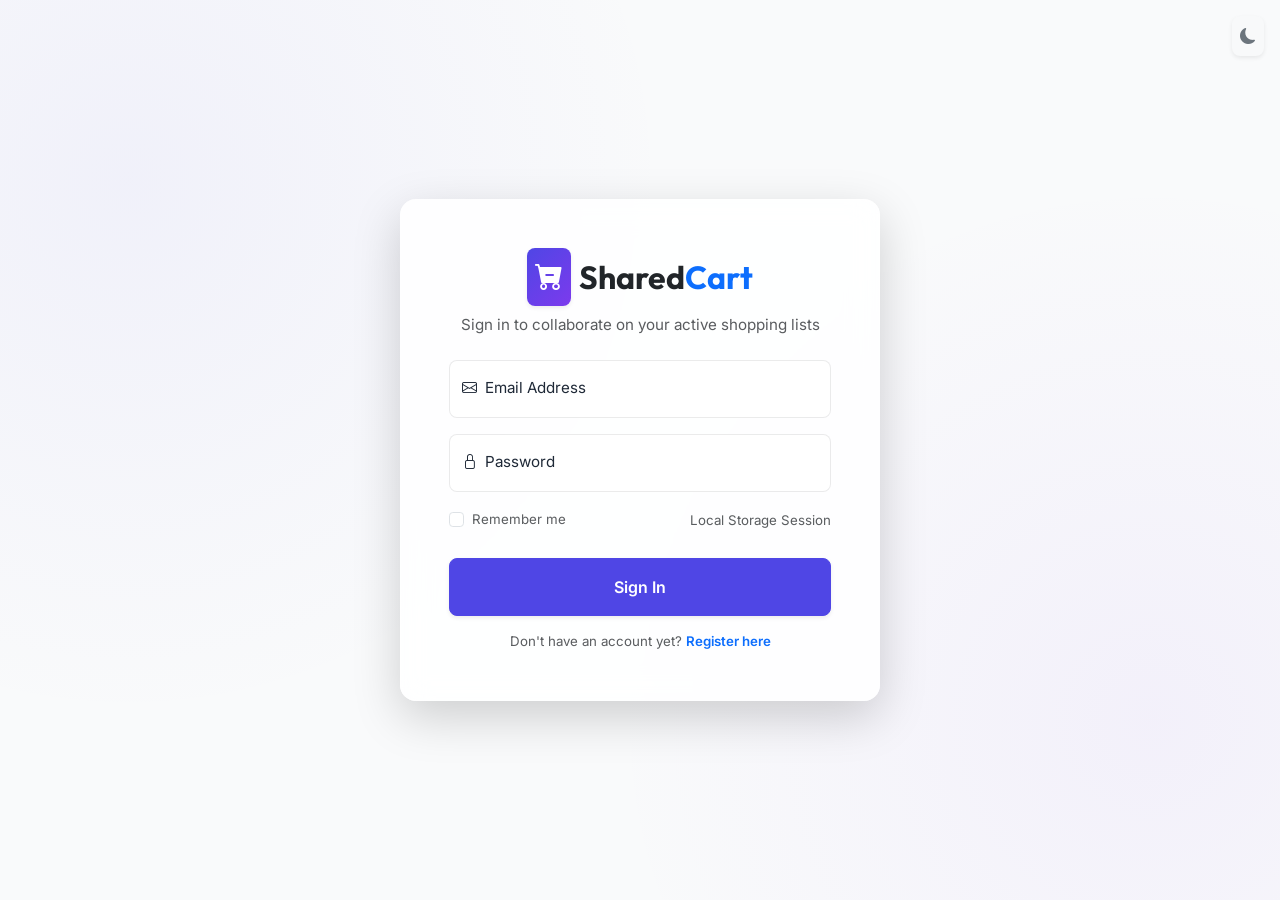
==== dashboard.html @ 913902ff "Initial CartShare project" ====
<!DOCTYPE html>
<html lang="en">
<head>
  <meta charset="UTF-8">
  <meta name="viewport" content="width=device-width, initial-scale=1.0">
  <title>Dashboard - SharedCart</title>
  <!-- Google Fonts -->
  <link rel="preconnect" href="https://fonts.googleapis.com">
  <link rel="preconnect" href="https://fonts.gstatic.com" crossorigin>
  <link href="https://fonts.googleapis.com/css2?family=Inter:wght@300;400;500;600;700&family=Outfit:wght@400;500;600;700&display=swap" rel="stylesheet">
  <!-- Bootstrap 5 -->
  <link href="https://cdn.jsdelivr.net/npm/bootstrap@5.3.2/dist/css/bootstrap.min.css" rel="stylesheet">
  <!-- Bootstrap Icons -->
  <link rel="stylesheet" href="https://cdn.jsdelivr.net/npm/bootstrap-icons@1.11.1/font/bootstrap-icons.css">
  <!-- Custom CSS -->
  <link rel="stylesheet" href="css/style.css">
  <link rel="stylesheet" href="css/dashboard.css">
  <script>
    if (localStorage.getItem('sharedcart_theme') === 'dark') {
      document.documentElement.classList.add('dark-mode');
    }
  </script>
</head>
<body class="bg-light-section">
  <!-- Session Validation script (runs before body rendering to prevent flash of content) -->
  <script src="js/storage.js"></script>
  <script>
    const user = window.SharedCartStorage.getCurrentUser();
    if (!user) {
      window.location.href = 'login.html';
    }
  </script>

  <!-- Sticky Navbar -->
  <nav class="navbar navbar-expand-lg navbar-light bg-white sticky-top border-bottom border-light shadow-xs">
    <div class="container">
      <a class="navbar-brand d-flex align-items-center gap-2" href="index.html">
        <div class="logo-icon bg-gradient text-white p-2 rounded-3 d-flex align-items-center justify-content-center shadow-sm">
          <i class="bi bi-cart-dash-fill fs-4"></i>
        </div>
        <span class="logo-text font-outfit fs-3 fw-bold text-dark">Shared<span class="text-primary">Cart</span></span>
      </a>
      <div class="d-flex align-items-center gap-3 ms-auto">
        <button class="btn btn-light border-0 rounded-3 text-secondary p-2" id="darkModeToggle" aria-label="Toggle Dark Mode">
          <i class="bi bi-moon-fill"></i>
        </button>
        <div class="dropdown">
          <button class="btn btn-outline-light text-dark border-0 dropdown-toggle d-flex align-items-center gap-2" type="button" id="profileDropdown" data-bs-toggle="dropdown" aria-expanded="false">
            <div class="avatar bg-primary bg-opacity-10 text-primary rounded-circle d-flex align-items-center justify-content-center fw-bold" style="width: 38px; height: 38px;" id="avatarInitial">
              U
            </div>
            <span class="d-none d-sm-inline fw-semibold text-secondary" id="userNameLabel">User Profile</span>
          </button>
          <ul class="dropdown-menu dropdown-menu-end border-0 shadow-sm mt-2 p-2" aria-labelledby="profileDropdown">
            <li><h6 class="dropdown-header text-muted" id="userEmailLabel">user@example.com</h6></li>
            <li><hr class="dropdown-divider"></li>
            <li><button class="dropdown-item text-danger d-flex align-items-center gap-2" id="logoutButton"><i class="bi bi-box-arrow-right"></i> Logout</button></li>
          </ul>
        </div>
      </div>
    </div>
  </nav>

  <!-- Main Container -->
  <main class="container py-5">
    <!-- Header Summary Card -->
    <section class="row mb-5">
      <div class="col-lg-8 text-start mb-3 mb-lg-0">
        <h1 class="fw-bold font-outfit text-dark" id="welcomeHeading">Welcome back!</h1>
        <p class="text-muted">Create a new collaborative shopping room or paste a room code to join your group's active cart.</p>
      </div>
      <div class="col-lg-4 text-lg-end text-start">
        <div class="card border-0 shadow-sm rounded-4 p-3 d-inline-flex bg-white flex-row align-items-center gap-3 border-start border-primary border-5 text-start">
          <div class="bg-primary bg-opacity-10 text-primary p-3 rounded-3">
            <i class="bi bi-door-open fs-3"></i>
          </div>
          <div>
            <h6 class="text-muted mb-0 small">Active Rooms</h6>
            <h4 class="fw-bold text-dark mb-0" id="totalRoomsCount">0</h4>
          </div>
        </div>
      </div>
    </section>

    <!-- Create and Join Actions -->
    <section class="row g-4 mb-5">
      <!-- Create Room -->
      <div class="col-md-6">
        <div class="card border-0 shadow-sm rounded-4 p-4 p-md-5 h-100 bg-white border-top border-primary border-4">
          <h3 class="fw-bold font-outfit mb-3"><i class="bi bi-plus-circle-fill text-primary me-2"></i>Create a Room</h3>
          <p class="text-muted">Set up a shared shopping room and generate a code to invite friends or family members to join.</p>
          
          <form id="createRoomForm">
            <div id="createAlert" class="alert alert-danger d-none rounded-3 py-2 text-start small border-0 mb-3" role="alert"></div>
            <div class="input-group mb-4">
              <span class="input-group-text bg-light border-0"><i class="bi bi-tag text-muted"></i></span>
              <input type="text" class="form-control bg-light border-0 py-3" id="roomNameInput" placeholder="e.g. Roomies Grocery List" required>
            </div>
            <button type="submit" class="btn btn-primary w-100 py-3 rounded-3 fw-semibold shadow-sm btn-hover-effect">
              Create & Enter Room
            </button>
          </form>
        </div>
      </div>

      <!-- Join Room -->
      <div class="col-md-6">
        <div class="card border-0 shadow-sm rounded-4 p-4 p-md-5 h-100 bg-white border-top border-secondary border-4">
          <h3 class="fw-bold font-outfit mb-3"><i class="bi bi-box-arrow-in-right text-secondary me-2"></i>Join existing Room</h3>
          <p class="text-muted">Have a room code? Enter it below to join the shared cart and start picking products together.</p>
          
          <form id="joinRoomForm">
            <div id="joinAlert" class="alert alert-danger d-none rounded-3 py-2 text-start small border-0 mb-3" role="alert"></div>
            <div class="input-group mb-4">
              <span class="input-group-text bg-light border-0"><i class="bi bi-key text-muted"></i></span>
              <input type="text" class="form-control bg-light border-0 py-3 text-uppercase font-monospace" id="roomCodeInput" placeholder="e.g. GROCERY-2931" required>
            </div>
            <button type="submit" class="btn btn-secondary w-100 py-3 rounded-3 fw-semibold shadow-sm btn-hover-effect">
              Join & Enter Room
            </button>
          </form>
        </div>
      </div>
    </section>

    <!-- My Rooms List -->
    <section>
      <div class="d-flex justify-content-between align-items-center mb-4">
        <h3 class="fw-bold font-outfit text-dark mb-0">My Shopping Rooms</h3>
        <span class="badge bg-light text-dark border rounded-pill px-3 py-2" id="roomSummaryBadge">0 Rooms Joined</span>
      </div>

      <!-- Rooms Grid -->
      <div class="row g-4" id="roomsListGrid">
        <!-- Room Cards will be rendered dynamically -->
        <div class="col-12 text-center py-5" id="emptyRoomsState">
          <div class="text-muted mb-3">
            <i class="bi bi-cart-x-fill display-1 text-light"></i>
          </div>
          <h5 class="fw-bold text-muted">No rooms joined yet</h5>
          <p class="text-muted col-md-6 mx-auto">Create a room or ask your group for their room code to start building your cart collaboratively.</p>
        </div>
      </div>
    </section>
  </main>

  <!-- Scripts -->
  <!-- Bootstrap JS Bundle -->
  <script src="https://cdn.jsdelivr.net/npm/bootstrap@5.3.2/dist/js/bootstrap.bundle.min.js"></script>
  <script src="js/storage.js"></script>
  <script src="js/room.js"></script>
</body>
</html>
---- css/style.css ----
/**
 * Main Global Stylesheet for SharedCart
 */

:root {
  --primary: #4F46E5;
  --primary-hover: #4338CA;
  --secondary: #7C3AED;
  --secondary-hover: #6D28D9;
  --success: #10B981;
  --warning: #F59E0B;
  --danger: #EF4444;
  --dark: #1F2937;
  --light-bg: #F9FAFB;
  --border-light: #F3F4F6;
  --font-outfit: 'Outfit', sans-serif;
  --font-inter: 'Inter', sans-serif;
  --transition: all 0.3s cubic-bezier(0.4, 0, 0.2, 1);
  --shadow-sm: 0 1px 3px rgba(0, 0, 0, 0.05), 0 1px 2px rgba(0, 0, 0, 0.02);
  --shadow-md: 0 4px 6px -1px rgba(0, 0, 0, 0.05), 0 2px 4px -1px rgba(0, 0, 0, 0.03);
  --shadow-lg: 0 20px 25px -5px rgba(0, 0, 0, 0.05), 0 10px 10px -5px rgba(0, 0, 0, 0.02);
}

/* Base resets & styles */
body {
  font-family: var(--font-inter);
  background-color: var(--light-bg);
  color: var(--dark);
  font-size: 0.95rem;
  overflow-x: hidden;
  -webkit-font-smoothing: antialiased;
}

h1, h2, h3, h4, h5, h6, .font-outfit {
  font-family: var(--font-outfit);
}

/* Custom Gradients */
.bg-gradient {
  background: linear-gradient(135deg, var(--primary) 0%, var(--secondary) 100%) !important;
}

/* Custom Buttons */
.btn-primary {
  background-color: var(--primary);
  border-color: var(--primary);
  transition: var(--transition);
}
.btn-primary:hover, .btn-primary:focus {
  background-color: var(--primary-hover);
  border-color: var(--primary-hover);
}

.btn-secondary {
  background-color: var(--secondary);
  border-color: var(--secondary);
  transition: var(--transition);
}
.btn-secondary:hover, .btn-secondary:focus {
  background-color: var(--secondary-hover);
  border-color: var(--secondary-hover);
}

/* Glassmorphism Styles */
.hero-glass-card {
  background: rgba(255, 255, 255, 0.75);
  backdrop-filter: blur(12px);
  -webkit-backdrop-filter: blur(12px);
  border: 1px solid rgba(255, 255, 255, 0.4);
  box-shadow: var(--shadow-lg);
}

/* Visual elements & animations */
.animate-fade-in {
  animation: fadeIn 0.4s ease-out forwards;
}

@keyframes fadeIn {
  from {
    opacity: 0;
    transform: translateY(8px);
  }
  to {
    opacity: 1;
    transform: translateY(0);
  }
}

.btn-hover-effect {
  position: relative;
  transition: var(--transition);
}
.btn-hover-effect:hover {
  transform: translateY(-2px);
  box-shadow: 0 4px 12px rgba(79, 70, 229, 0.25) !important;
}
.btn-hover-effect:active {
  transform: translateY(0);
}

/* Floating Circles Animation in Hero */
.hero-image-container {
  z-index: 1;
}

.floating-circle {
  position: absolute;
  border-radius: 50%;
  z-index: -1;
  filter: blur(40px);
  opacity: 0.25;
  animation: floatCircle 8s infinite alternate ease-in-out;
}

.circle-1 {
  width: 150px;
  height: 150px;
  background-color: var(--primary);
  top: 10%;
  left: 5%;
}

.circle-2 {
  width: 180px;
  height: 180px;
  background-color: var(--secondary);
  bottom: 15%;
  right: 5%;
  animation-delay: 2s;
}

@keyframes floatCircle {
  0% {
    transform: translateY(0) scale(1);
  }
  100% {
    transform: translateY(-20px) scale(1.1);
  }
}

/* Text truncations */
.text-truncate-2 {
  display: -webkit-box;
  -webkit-line-clamp: 2;
  -webkit-box-orient: vertical;
  overflow: hidden;
}

.text-truncate-3 {
  display: -webkit-box;
  -webkit-line-clamp: 3;
  -webkit-box-orient: vertical;
  overflow: hidden;
}

/* Custom scrollbars */
::-webkit-scrollbar {
  width: 6px;
  height: 6px;
}
::-webkit-scrollbar-track {
  background: transparent;
}
::-webkit-scrollbar-thumb {
  background: #cbd5e1;
  border-radius: 3px;
}
::-webkit-scrollbar-thumb:hover {
  background: #94a3b8;
}

/* Navbar utilities */
.navbar-brand .logo-icon {
  width: 42px;
  height: 42px;
}

/* PRINTING RECEIPT STYLES */
@media print {
  body * {
    visibility: hidden !important;
  }
  
  #receiptPrintArea, #receiptPrintArea * {
    visibility: visible !important;
  }
  
  #receiptPrintArea {
    position: absolute !important;
    left: 0 !important;
    top: 0 !important;
    width: 100% !important;
    padding: 0 !important;
    background: white !important;
  }
  
  /* Hide the modal outlines, shadows, headers and borders in print */
  .modal, .modal-dialog, .modal-content, .modal-body {
    position: static !important;
    border: none !important;
    box-shadow: none !important;
    background: transparent !important;
    padding: 0 !important;
    max-height: none !important;
    overflow: visible !important;
  }
}

.border-dashed {
  border-bottom: 2px dashed #e5e7eb !important;
}

/* DARK MODE OVERRIDES */
body.dark-mode {
  --dark: #f8fafc;
  --light-bg: #0f172a;
  --border-light: #334155;
  background-color: #0f172a !important;
  color: #f8fafc !important;
}

body.dark-mode .card,
body.dark-mode .navbar,
body.dark-mode .modal-content,
body.dark-mode .dropdown-menu,
body.dark-mode .cart-sidebar {
  background-color: #1e293b !important;
  color: #f8fafc !important;
  border-color: #334155 !important;
}

body.dark-mode .text-dark {
  color: #f8fafc !important;
}

body.dark-mode .text-muted {
  color: #94a3b8 !important;
}

body.dark-mode .form-control,
body.dark-mode .form-select,
body.dark-mode .input-group-text {
  background-color: #1e293b !important;
  color: #f8fafc !important;
  border-color: #334155 !important;
}

body.dark-mode .form-control:focus,
body.dark-mode .form-select:focus {
  background-color: #0f172a !important;
  border-color: var(--primary) !important;
}

body.dark-mode .btn-light {
  background-color: #334155 !important;
  color: #f8fafc !important;
  border-color: #334155 !important;
}
body.dark-mode .btn-light:hover {
  background-color: #475569 !important;
}

body.dark-mode .btn-outline-light {
  color: #f8fafc !important;
  border-color: #334155 !important;
}
body.dark-mode .btn-outline-light:hover {
  background-color: #334155 !important;
}

body.dark-mode .dropdown-item {
  color: #f8fafc !important;
}
body.dark-mode .dropdown-item:hover {
  background-color: #334155 !important;
}

body.dark-mode .bg-light,
body.dark-mode .bg-light-section {
  background-color: #0f172a !important;
}

body.dark-mode .border-light,
body.dark-mode .border-light-subtle {
  border-color: #334155 !important;
}

body.dark-mode .table {
  color: #f8fafc !important;
}

body.dark-mode .timeline-item::after {
  background-color: #334155 !important;
}
---- css/dashboard.css ----
/**
 * Dashboard and Workspace Layout Styles for SharedCart
 */

/* Room Cards on Dashboard Portal */
.room-card {
  transition: var(--transition);
  border: 1px solid rgba(0, 0, 0, 0.03) !important;
}

.room-card:hover {
  transform: translateY(-4px);
  box-shadow: var(--shadow-lg) !important;
}

/* User Profile Avatar styles */
.avatar {
  background: var(--primary);
  color: #fff;
  font-family: var(--font-outfit);
}

/* Tab Navigation Pills overrides */
.custom-pills {
  border: 1px solid rgba(0, 0, 0, 0.05);
}
.custom-pills .nav-link {
  color: var(--dark);
  border: 0;
  transition: var(--transition);
}
.custom-pills .nav-link.active {
  background-color: var(--primary);
  color: #fff;
  box-shadow: var(--shadow-sm);
}

/* Product Catalog Cards */
.product-card {
  border: 1px solid rgba(0, 0, 0, 0.03) !important;
  transition: var(--transition);
}

.product-card:hover {
  transform: translateY(-5px);
  box-shadow: var(--shadow-lg) !important;
}

.product-card:hover .product-img-pic {
  transform: scale(1.06);
}

.product-img-pic {
  transition: transform 0.5s ease;
  object-fit: cover;
}

/* Fixed Sliding Cart Sidebar */
.cart-sidebar {
  position: fixed;
  top: 0;
  right: -380px;
  width: 380px;
  height: 100%;
  z-index: 1050;
  background-color: #fff;
  transition: right 0.35s cubic-bezier(0.4, 0, 0.2, 1);
  box-shadow: -10px 0 30px rgba(0, 0, 0, 0.06);
}

.cart-sidebar.open {
  right: 0;
}

/* Cart Overlay Backdrop */
.sidebar-backdrop {
  position: fixed;
  top: 0;
  left: 0;
  width: 100%;
  height: 100%;
  z-index: 1040;
  background: rgba(15, 23, 42, 0.25);
  backdrop-filter: blur(4px);
  -webkit-backdrop-filter: blur(4px);
  opacity: 0;
  pointer-events: none;
  transition: opacity 0.3s ease;
}

.sidebar-backdrop.show {
  opacity: 1;
  pointer-events: auto;
}

/* Cart Item Rows styles */
.cart-item-row {
  transition: var(--transition);
}
.cart-item-row:hover {
  background-color: var(--light-bg);
}

.btn-qty-minus, .btn-qty-plus {
  border-color: rgba(0, 0, 0, 0.1);
  color: var(--dark);
  font-weight: bold;
}
.btn-qty-minus:hover, .btn-qty-plus:hover {
  background-color: var(--primary);
  color: #fff;
  border-color: var(--primary);
}

/* Timeline Activity Connector lines */
.timeline-container {
  scrollbar-width: thin;
}

.timeline-item::after {
  content: '';
  position: absolute;
  left: -19px;
  top: 16px;
  bottom: -20px;
  width: 2px;
  background-color: #e5e7eb;
}

.timeline-item:last-child::after {
  display: none;
}

.timeline-marker {
  z-index: 2;
}

/* Toast animations tweak */
.toast {
  backdrop-filter: blur(10px);
  -webkit-backdrop-filter: blur(10px);
}
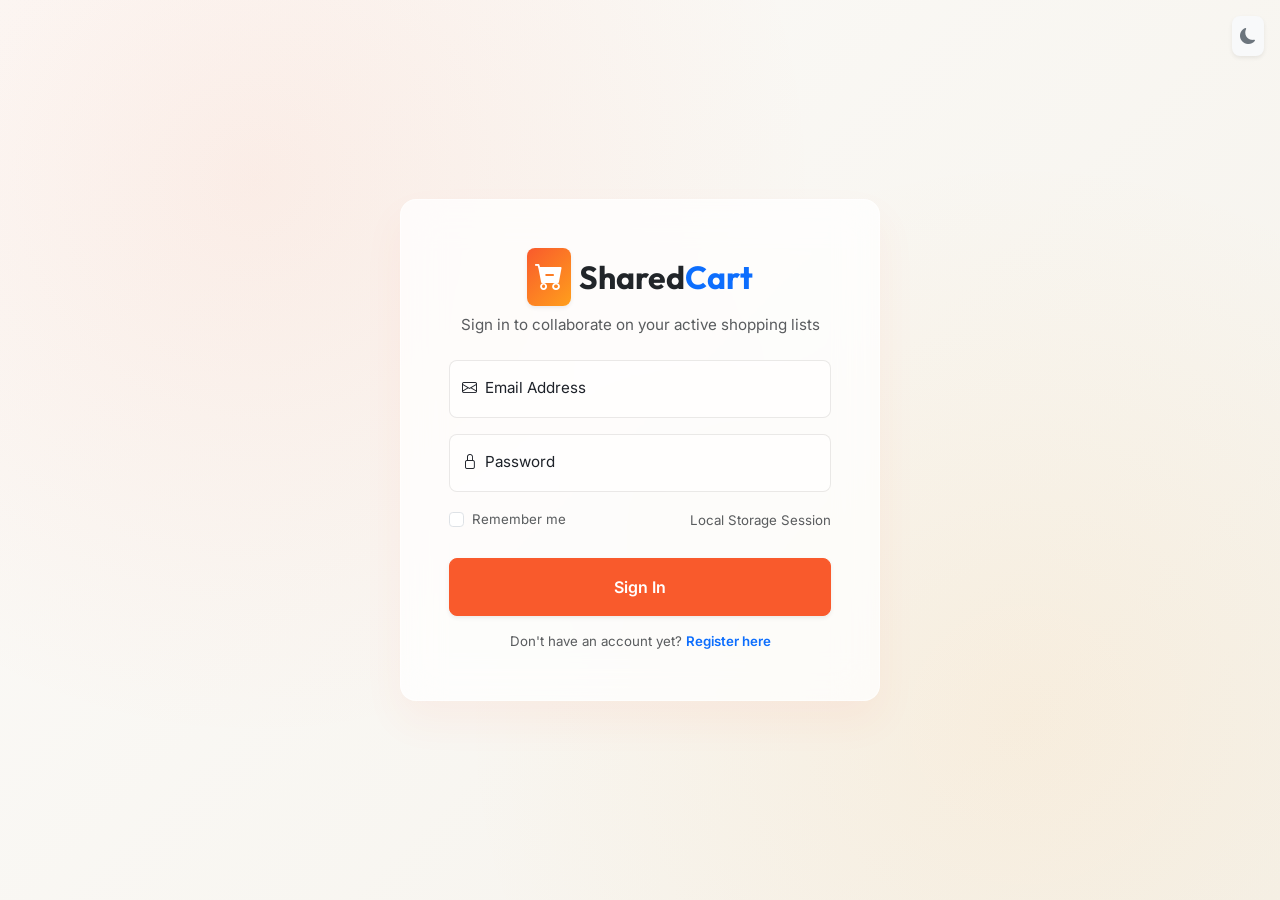
==== commit 4848210e: "removed the duplicate js" ====
--- a/dashboard.html
+++ b/dashboard.html
@@ -1,5 +1,6 @@
 <!DOCTYPE html>
 <html lang="en">
+
 <head>
   <meta charset="UTF-8">
   <meta name="viewport" content="width=device-width, initial-scale=1.0">
@@ -7,7 +8,9 @@
   <!-- Google Fonts -->
   <link rel="preconnect" href="https://fonts.googleapis.com">
   <link rel="preconnect" href="https://fonts.gstatic.com" crossorigin>
-  <link href="https://fonts.googleapis.com/css2?family=Inter:wght@300;400;500;600;700&family=Outfit:wght@400;500;600;700&display=swap" rel="stylesheet">
+  <link
+    href="https://fonts.googleapis.com/css2?family=Inter:wght@300;400;500;600;700&family=Outfit:wght@400;500;600;700&display=swap"
+    rel="stylesheet">
   <!-- Bootstrap 5 -->
   <link href="https://cdn.jsdelivr.net/npm/bootstrap@5.3.2/dist/css/bootstrap.min.css" rel="stylesheet">
   <!-- Bootstrap Icons -->
@@ -21,6 +24,7 @@
     }
   </script>
 </head>
+
 <body class="bg-light-section">
   <!-- Session Validation script (runs before body rendering to prevent flash of content) -->
   <script src="js/storage.js"></script>
@@ -35,26 +39,36 @@
   <nav class="navbar navbar-expand-lg navbar-light bg-white sticky-top border-bottom border-light shadow-xs">
     <div class="container">
       <a class="navbar-brand d-flex align-items-center gap-2" href="index.html">
-        <div class="logo-icon bg-gradient text-white p-2 rounded-3 d-flex align-items-center justify-content-center shadow-sm">
+        <div
+          class="logo-icon bg-gradient text-white p-2 rounded-3 d-flex align-items-center justify-content-center shadow-sm">
           <i class="bi bi-cart-dash-fill fs-4"></i>
         </div>
         <span class="logo-text font-outfit fs-3 fw-bold text-dark">Shared<span class="text-primary">Cart</span></span>
       </a>
       <div class="d-flex align-items-center gap-3 ms-auto">
-        <button class="btn btn-light border-0 rounded-3 text-secondary p-2" id="darkModeToggle" aria-label="Toggle Dark Mode">
+        <button class="btn btn-light border-0 rounded-3 text-secondary p-2" id="darkModeToggle"
+          aria-label="Toggle Dark Mode">
           <i class="bi bi-moon-fill"></i>
         </button>
         <div class="dropdown">
-          <button class="btn btn-outline-light text-dark border-0 dropdown-toggle d-flex align-items-center gap-2" type="button" id="profileDropdown" data-bs-toggle="dropdown" aria-expanded="false">
-            <div class="avatar bg-primary bg-opacity-10 text-primary rounded-circle d-flex align-items-center justify-content-center fw-bold" style="width: 38px; height: 38px;" id="avatarInitial">
+          <button class="btn btn-outline-light text-dark border-0 dropdown-toggle d-flex align-items-center gap-2"
+            type="button" id="profileDropdown" data-bs-toggle="dropdown" aria-expanded="false">
+            <div
+              class="avatar bg-primary bg-opacity-10 text-primary rounded-circle d-flex align-items-center justify-content-center fw-bold"
+              style="width: 38px; height: 38px;" id="avatarInitial">
               U
             </div>
             <span class="d-none d-sm-inline fw-semibold text-secondary" id="userNameLabel">User Profile</span>
           </button>
           <ul class="dropdown-menu dropdown-menu-end border-0 shadow-sm mt-2 p-2" aria-labelledby="profileDropdown">
-            <li><h6 class="dropdown-header text-muted" id="userEmailLabel">user@example.com</h6></li>
-            <li><hr class="dropdown-divider"></li>
-            <li><button class="dropdown-item text-danger d-flex align-items-center gap-2" id="logoutButton"><i class="bi bi-box-arrow-right"></i> Logout</button></li>
+            <li>
+              <h6 class="dropdown-header text-muted" id="userEmailLabel">user@example.com</h6>
+            </li>
+            <li>
+              <hr class="dropdown-divider">
+            </li>
+            <li><button class="dropdown-item text-danger d-flex align-items-center gap-2" id="logoutButton"><i
+                  class="bi bi-box-arrow-right"></i> Logout</button></li>
           </ul>
         </div>
       </div>
@@ -67,10 +81,12 @@
     <section class="row mb-5">
       <div class="col-lg-8 text-start mb-3 mb-lg-0">
         <h1 class="fw-bold font-outfit text-dark" id="welcomeHeading">Welcome back!</h1>
-        <p class="text-muted">Create a new collaborative shopping room or paste a room code to join your group's active cart.</p>
+        <p class="text-muted">Create a new collaborative shopping room or paste a room code to join your group's active
+          cart.</p>
       </div>
       <div class="col-lg-4 text-lg-end text-start">
-        <div class="card border-0 shadow-sm rounded-4 p-3 d-inline-flex bg-white flex-row align-items-center gap-3 border-start border-primary border-5 text-start">
+        <div
+          class="card border-0 shadow-sm rounded-4 p-3 d-inline-flex bg-white flex-row align-items-center gap-3 border-start border-primary border-5 text-start">
           <div class="bg-primary bg-opacity-10 text-primary p-3 rounded-3">
             <i class="bi bi-door-open fs-3"></i>
           </div>
@@ -87,14 +103,18 @@
       <!-- Create Room -->
       <div class="col-md-6">
         <div class="card border-0 shadow-sm rounded-4 p-4 p-md-5 h-100 bg-white border-top border-primary border-4">
-          <h3 class="fw-bold font-outfit mb-3"><i class="bi bi-plus-circle-fill text-primary me-2"></i>Create a Room</h3>
-          <p class="text-muted">Set up a shared shopping room and generate a code to invite friends or family members to join.</p>
-          
+          <h3 class="fw-bold font-outfit mb-3"><i class="bi bi-plus-circle-fill text-primary me-2"></i>Create a Room
+          </h3>
+          <p class="text-muted">Set up a shared shopping room and generate a code to invite friends or family members to
+            join.</p>
+
           <form id="createRoomForm">
-            <div id="createAlert" class="alert alert-danger d-none rounded-3 py-2 text-start small border-0 mb-3" role="alert"></div>
+            <div id="createAlert" class="alert alert-danger d-none rounded-3 py-2 text-start small border-0 mb-3"
+              role="alert"></div>
             <div class="input-group mb-4">
               <span class="input-group-text bg-light border-0"><i class="bi bi-tag text-muted"></i></span>
-              <input type="text" class="form-control bg-light border-0 py-3" id="roomNameInput" placeholder="e.g. Roomies Grocery List" required>
+              <input type="text" class="form-control bg-light border-0 py-3" id="roomNameInput"
+                placeholder="e.g. Roomies Grocery List" required>
             </div>
             <button type="submit" class="btn btn-primary w-100 py-3 rounded-3 fw-semibold shadow-sm btn-hover-effect">
               Create & Enter Room
@@ -106,14 +126,18 @@
       <!-- Join Room -->
       <div class="col-md-6">
         <div class="card border-0 shadow-sm rounded-4 p-4 p-md-5 h-100 bg-white border-top border-secondary border-4">
-          <h3 class="fw-bold font-outfit mb-3"><i class="bi bi-box-arrow-in-right text-secondary me-2"></i>Join existing Room</h3>
-          <p class="text-muted">Have a room code? Enter it below to join the shared cart and start picking products together.</p>
-          
+          <h3 class="fw-bold font-outfit mb-3"><i class="bi bi-box-arrow-in-right text-secondary me-2"></i>Join existing
+            Room</h3>
+          <p class="text-muted">Have a room code? Enter it below to join the shared cart and start picking products
+            together.</p>
+
           <form id="joinRoomForm">
-            <div id="joinAlert" class="alert alert-danger d-none rounded-3 py-2 text-start small border-0 mb-3" role="alert"></div>
+            <div id="joinAlert" class="alert alert-danger d-none rounded-3 py-2 text-start small border-0 mb-3"
+              role="alert"></div>
             <div class="input-group mb-4">
               <span class="input-group-text bg-light border-0"><i class="bi bi-key text-muted"></i></span>
-              <input type="text" class="form-control bg-light border-0 py-3 text-uppercase font-monospace" id="roomCodeInput" placeholder="e.g. GROCERY-2931" required>
+              <input type="text" class="form-control bg-light border-0 py-3 text-uppercase font-monospace"
+                id="roomCodeInput" placeholder="e.g. GROCERY-2931" required>
             </div>
             <button type="submit" class="btn btn-secondary w-100 py-3 rounded-3 fw-semibold shadow-sm btn-hover-effect">
               Join & Enter Room
@@ -138,7 +162,8 @@
             <i class="bi bi-cart-x-fill display-1 text-light"></i>
           </div>
           <h5 class="fw-bold text-muted">No rooms joined yet</h5>
-          <p class="text-muted col-md-6 mx-auto">Create a room or ask your group for their room code to start building your cart collaboratively.</p>
+          <p class="text-muted col-md-6 mx-auto">Create a room or ask your group for their room code to start building
+            your cart collaboratively.</p>
         </div>
       </div>
     </section>
@@ -147,7 +172,7 @@
   <!-- Scripts -->
   <!-- Bootstrap JS Bundle -->
   <script src="https://cdn.jsdelivr.net/npm/bootstrap@5.3.2/dist/js/bootstrap.bundle.min.js"></script>
-  <script src="js/storage.js"></script>
   <script src="js/room.js"></script>
 </body>
-</html>
+
+</html>
--- a/css/style.css
+++ b/css/style.css
@@ -3,28 +3,34 @@
  */
 
 :root {
-  --primary: #4F46E5;
-  --primary-hover: #4338CA;
-  --secondary: #7C3AED;
-  --secondary-hover: #6D28D9;
+  --primary: #F95A2C;
+  --primary-hover: #E2481B;
+  --secondary: #FF9F1C;
+  --secondary-hover: #E0870E;
   --success: #10B981;
   --warning: #F59E0B;
   --danger: #EF4444;
-  --dark: #1F2937;
-  --light-bg: #F9FAFB;
-  --border-light: #F3F4F6;
+  --dark: #1E2229;
+  --light-bg: #FCFBF9;
+  --border-light: #F2EFEA;
   --font-outfit: 'Outfit', sans-serif;
   --font-inter: 'Inter', sans-serif;
   --transition: all 0.3s cubic-bezier(0.4, 0, 0.2, 1);
-  --shadow-sm: 0 1px 3px rgba(0, 0, 0, 0.05), 0 1px 2px rgba(0, 0, 0, 0.02);
-  --shadow-md: 0 4px 6px -1px rgba(0, 0, 0, 0.05), 0 2px 4px -1px rgba(0, 0, 0, 0.03);
-  --shadow-lg: 0 20px 25px -5px rgba(0, 0, 0, 0.05), 0 10px 10px -5px rgba(0, 0, 0, 0.02);
+  --shadow-sm: 0 2px 4px rgba(249, 90, 44, 0.03), 0 1px 2px rgba(0, 0, 0, 0.02);
+  --shadow-md: 0 8px 16px -2px rgba(249, 90, 44, 0.05), 0 2px 4px -1px rgba(0, 0, 0, 0.02);
+  --shadow-lg: 0 20px 35px -5px rgba(249, 90, 44, 0.08), 0 10px 15px -5px rgba(0, 0, 0, 0.02);
 }
 
 /* Base resets & styles */
 body {
   font-family: var(--font-inter);
-  background-color: var(--light-bg);
+  background: 
+    radial-gradient(circle at 15% 15%, rgba(249, 90, 44, 0.05) 0%, transparent 35%),
+    radial-gradient(circle at 85% 15%, rgba(255, 159, 28, 0.05) 0%, transparent 35%),
+    radial-gradient(circle at 50% 85%, rgba(249, 90, 44, 0.02) 0%, transparent 40%),
+    linear-gradient(185deg, #FCFBF9 0%, #F5F2EB 100%);
+  background-attachment: fixed;
+  background-size: cover;
   color: var(--dark);
   font-size: 0.95rem;
   overflow-x: hidden;
@@ -70,6 +76,28 @@
   box-shadow: var(--shadow-lg);
 }
 
+.navbar {
+  background: rgba(255, 255, 255, 0.8) !important;
+  backdrop-filter: blur(16px) saturate(180%);
+  -webkit-backdrop-filter: blur(16px) saturate(180%);
+  border-bottom: 1px solid rgba(255, 255, 255, 0.5) !important;
+}
+
+.card {
+  background: rgba(255, 255, 255, 0.75) !important;
+  backdrop-filter: blur(16px);
+  -webkit-backdrop-filter: blur(16px);
+  border: 1px solid rgba(255, 255, 255, 0.5) !important;
+  box-shadow: 0 8px 32px 0 rgba(249, 90, 44, 0.02) !important;
+}
+
+.modal-content {
+  background: rgba(255, 255, 255, 0.85) !important;
+  backdrop-filter: blur(20px);
+  -webkit-backdrop-filter: blur(20px);
+  border: 1px solid rgba(255, 255, 255, 0.5) !important;
+}
+
 /* Visual elements & animations */
 .animate-fade-in {
   animation: fadeIn 0.4s ease-out forwards;
@@ -92,7 +120,7 @@
 }
 .btn-hover-effect:hover {
   transform: translateY(-2px);
-  box-shadow: 0 4px 12px rgba(79, 70, 229, 0.25) !important;
+  box-shadow: 0 4px 12px rgba(249, 90, 44, 0.25) !important;
 }
 .btn-hover-effect:active {
   transform: translateY(0);
@@ -212,84 +240,118 @@
 
 /* DARK MODE OVERRIDES */
 body.dark-mode {
-  --dark: #f8fafc;
-  --light-bg: #0f172a;
-  --border-light: #334155;
-  background-color: #0f172a !important;
-  color: #f8fafc !important;
-}
-
-body.dark-mode .card,
-body.dark-mode .navbar,
-body.dark-mode .modal-content,
-body.dark-mode .dropdown-menu,
+  --dark: #FCFBF9;
+  --light-bg: #140F0D;
+  --border-light: #2E221E;
+  background: 
+    radial-gradient(circle at 10% 20%, rgba(249, 90, 44, 0.08) 0%, transparent 45%),
+    radial-gradient(circle at 90% 10%, rgba(255, 159, 28, 0.07) 0%, transparent 45%),
+    radial-gradient(circle at 50% 80%, rgba(30, 23, 21, 0.9) 0%, transparent 80%),
+    linear-gradient(135deg, #16100E 0%, #0E0A09 100%) !important;
+  background-attachment: fixed !important;
+  background-size: cover !important;
+  color: #FCFBF9 !important;
+}
+
+body.dark-mode .card {
+  background: rgba(30, 23, 21, 0.7) !important;
+  backdrop-filter: blur(16px);
+  -webkit-backdrop-filter: blur(16px);
+  border: 1px solid rgba(255, 255, 255, 0.05) !important;
+  box-shadow: 0 8px 32px 0 rgba(0, 0, 0, 0.2) !important;
+  color: #FCFBF9 !important;
+}
+
+body.dark-mode .navbar {
+  background: rgba(30, 23, 21, 0.75) !important;
+  backdrop-filter: blur(16px) saturate(180%);
+  -webkit-backdrop-filter: blur(16px) saturate(180%);
+  border-bottom: 1px solid rgba(255, 255, 255, 0.05) !important;
+}
+
+body.dark-mode .modal-content {
+  background: rgba(30, 23, 21, 0.85) !important;
+  backdrop-filter: blur(20px);
+  -webkit-backdrop-filter: blur(20px);
+  border: 1px solid rgba(255, 255, 255, 0.05) !important;
+}
+
+body.dark-mode .dropdown-menu {
+  background: rgba(30, 23, 21, 0.9) !important;
+  backdrop-filter: blur(12px);
+  -webkit-backdrop-filter: blur(12px);
+  border: 1px solid rgba(255, 255, 255, 0.05) !important;
+  color: #FCFBF9 !important;
+}
+
 body.dark-mode .cart-sidebar {
-  background-color: #1e293b !important;
-  color: #f8fafc !important;
-  border-color: #334155 !important;
+  background: rgba(30, 23, 21, 0.8) !important;
+  backdrop-filter: blur(20px);
+  -webkit-backdrop-filter: blur(20px);
+  border-left: 1px solid rgba(255, 255, 255, 0.05) !important;
 }
 
 body.dark-mode .text-dark {
-  color: #f8fafc !important;
+  color: #FCFBF9 !important;
 }
 
 body.dark-mode .text-muted {
-  color: #94a3b8 !important;
+  color: #A59892 !important;
 }
 
 body.dark-mode .form-control,
 body.dark-mode .form-select,
 body.dark-mode .input-group-text {
-  background-color: #1e293b !important;
-  color: #f8fafc !important;
-  border-color: #334155 !important;
+  background-color: #1E1715 !important;
+  color: #FCFBF9 !important;
+  border-color: #2E221E !important;
 }
 
 body.dark-mode .form-control:focus,
 body.dark-mode .form-select:focus {
-  background-color: #0f172a !important;
+  background-color: #140F0D !important;
   border-color: var(--primary) !important;
 }
 
 body.dark-mode .btn-light {
-  background-color: #334155 !important;
-  color: #f8fafc !important;
-  border-color: #334155 !important;
+  background-color: #2E221E !important;
+  color: #FCFBF9 !important;
+  border-color: #2E221E !important;
 }
 body.dark-mode .btn-light:hover {
-  background-color: #475569 !important;
+  background-color: #3E2E29 !important;
 }
 
 body.dark-mode .btn-outline-light {
-  color: #f8fafc !important;
-  border-color: #334155 !important;
+  color: #FCFBF9 !important;
+  border-color: #2E221E !important;
 }
 body.dark-mode .btn-outline-light:hover {
-  background-color: #334155 !important;
+  background-color: #2E221E !important;
 }
 
 body.dark-mode .dropdown-item {
-  color: #f8fafc !important;
+  color: #FCFBF9 !important;
 }
 body.dark-mode .dropdown-item:hover {
-  background-color: #334155 !important;
-}
-
-body.dark-mode .bg-light,
-body.dark-mode .bg-light-section {
-  background-color: #0f172a !important;
+  background-color: #2E221E !important;
+}
+
+body.dark-mode .bg-light:not(body),
+body.dark-mode .bg-light-section:not(body) {
+  background-color: rgba(30, 23, 21, 0.5) !important;
 }
 
 body.dark-mode .border-light,
 body.dark-mode .border-light-subtle {
-  border-color: #334155 !important;
+  border-color: #2E221E !important;
 }
 
 body.dark-mode .table {
-  color: #f8fafc !important;
+  color: #FCFBF9 !important;
 }
 
 body.dark-mode .timeline-item::after {
-  background-color: #334155 !important;
-}
-
+  background-color: #2E221E !important;
+}
+
--- a/css/dashboard.css
+++ b/css/dashboard.css
@@ -5,12 +5,28 @@
 /* Room Cards on Dashboard Portal */
 .room-card {
   transition: var(--transition);
-  border: 1px solid rgba(0, 0, 0, 0.03) !important;
+  border: 1px solid rgba(255, 255, 255, 0.5) !important;
+  box-shadow: var(--shadow-sm) !important;
+  border-radius: 16px !important;
+  background: rgba(255, 255, 255, 0.7) !important;
+  backdrop-filter: blur(12px);
+  -webkit-backdrop-filter: blur(12px);
 }
 
 .room-card:hover {
   transform: translateY(-4px);
   box-shadow: var(--shadow-lg) !important;
+  border-color: rgba(249, 90, 44, 0.25) !important;
+  background: rgba(255, 255, 255, 0.85) !important;
+}
+
+body.dark-mode .room-card {
+  background: rgba(30, 23, 21, 0.7) !important;
+  border-color: rgba(255, 255, 255, 0.06) !important;
+}
+body.dark-mode .room-card:hover {
+  background: rgba(30, 23, 21, 0.85) !important;
+  border-color: rgba(249, 90, 44, 0.3) !important;
 }
 
 /* User Profile Avatar styles */
@@ -18,40 +34,72 @@
   background: var(--primary);
   color: #fff;
   font-family: var(--font-outfit);
+  transition: var(--transition);
+  box-shadow: 0 2px 6px rgba(249, 90, 44, 0.15);
+}
+.avatar:hover {
+  transform: scale(1.05);
 }
 
 /* Tab Navigation Pills overrides */
 .custom-pills {
-  border: 1px solid rgba(0, 0, 0, 0.05);
+  background: rgba(255, 255, 255, 0.5) !important;
+  backdrop-filter: blur(10px);
+  -webkit-backdrop-filter: blur(10px);
+  border: 1px solid rgba(255, 255, 255, 0.4) !important;
+  border-radius: 12px;
+  padding: 4px !important;
+}
+body.dark-mode .custom-pills {
+  background: rgba(30, 23, 21, 0.5) !important;
+  border-color: rgba(255, 255, 255, 0.06) !important;
 }
 .custom-pills .nav-link {
   color: var(--dark);
   border: 0;
+  border-radius: 8px !important;
   transition: var(--transition);
 }
 .custom-pills .nav-link.active {
-  background-color: var(--primary);
+  background: linear-gradient(135deg, var(--primary) 0%, var(--secondary) 100%) !important;
   color: #fff;
-  box-shadow: var(--shadow-sm);
+  box-shadow: 0 4px 12px rgba(249, 90, 44, 0.3);
 }
 
 /* Product Catalog Cards */
 .product-card {
-  border: 1px solid rgba(0, 0, 0, 0.03) !important;
+  border: 1px solid rgba(255, 255, 255, 0.5) !important;
+  box-shadow: var(--shadow-sm) !important;
+  border-radius: 16px !important;
+  overflow: hidden;
   transition: var(--transition);
+  background: rgba(255, 255, 255, 0.7) !important;
+  backdrop-filter: blur(12px);
+  -webkit-backdrop-filter: blur(12px);
 }
 
 .product-card:hover {
   transform: translateY(-5px);
   box-shadow: var(--shadow-lg) !important;
+  border-color: rgba(249, 90, 44, 0.25) !important;
+  background: rgba(255, 255, 255, 0.85) !important;
+}
+
+body.dark-mode .product-card {
+  background: rgba(30, 23, 21, 0.7) !important;
+  border-color: rgba(255, 255, 255, 0.05) !important;
+}
+body.dark-mode .product-card:hover {
+  background: rgba(30, 23, 21, 0.85) !important;
+  border-color: rgba(249, 90, 44, 0.3) !important;
 }
 
 .product-card:hover .product-img-pic {
-  transform: scale(1.06);
+  transform: scale(1.05);
 }
 
 .product-img-pic {
-  transition: transform 0.5s ease;
+  transition: transform 0.5s cubic-bezier(0.4, 0, 0.2, 1);
   object-fit: cover;
 }
 
@@ -63,9 +111,12 @@
   width: 380px;
   height: 100%;
   z-index: 1050;
-  background-color: #fff;
+  background: rgba(255, 255, 255, 0.8) !important;
+  backdrop-filter: blur(20px);
+  -webkit-backdrop-filter: blur(20px);
+  border-left: 1px solid rgba(255, 255, 255, 0.4) !important;
   transition: right 0.35s cubic-bezier(0.4, 0, 0.2, 1);
-  box-shadow: -10px 0 30px rgba(0, 0, 0, 0.06);
+  box-shadow: -10px 0 40px rgba(0, 0, 0, 0.1);
 }
 
 .cart-sidebar.open {
